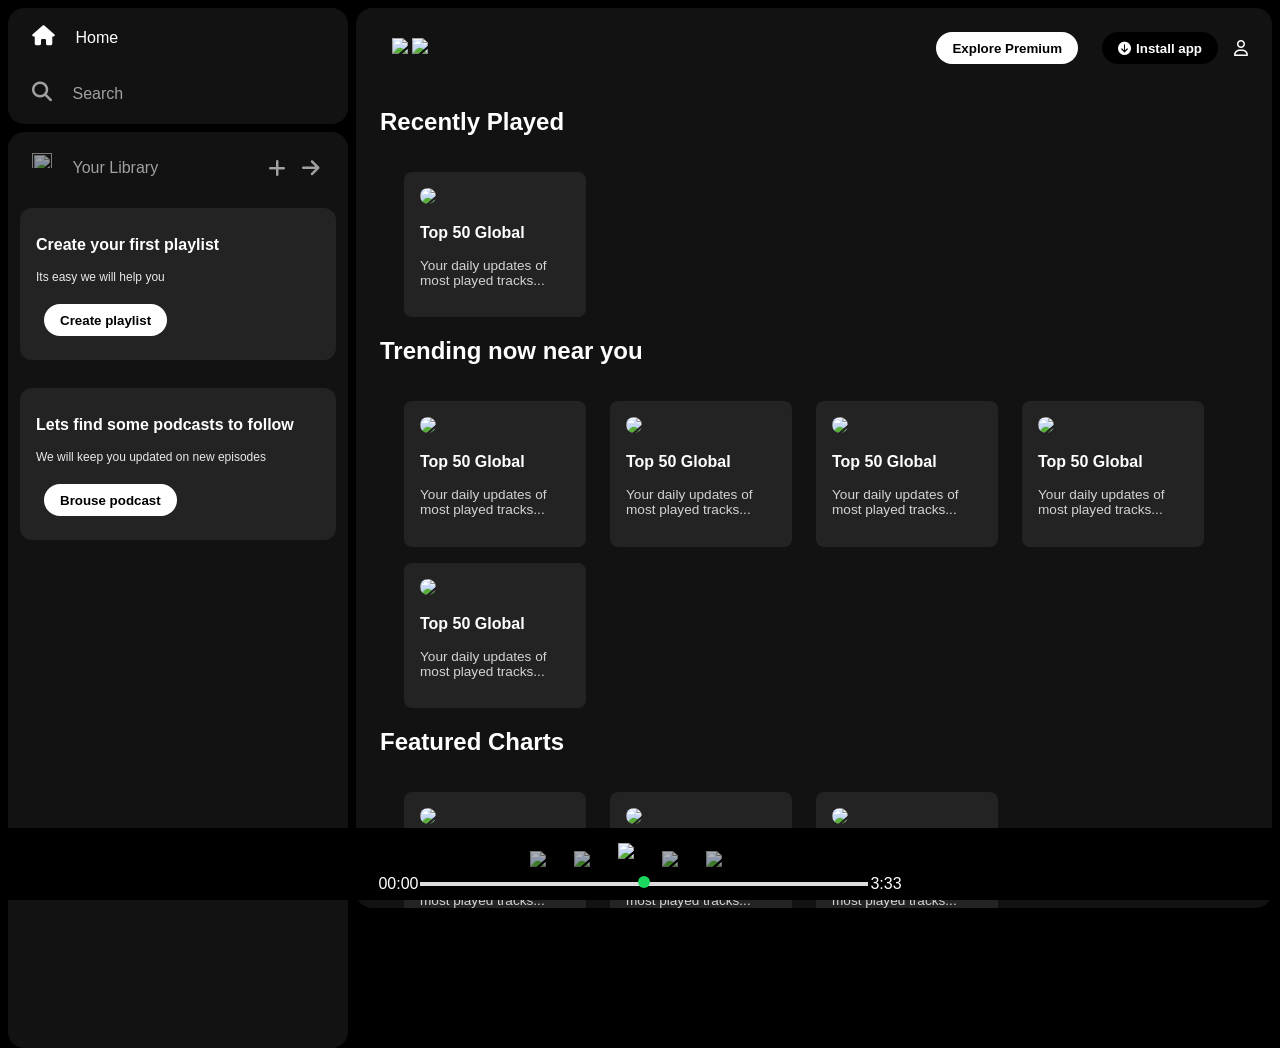
==== index.html @ a7e1a6d2 "Add files via upload" ====
<!DOCTYPE html>
<html lang="en">
<head>
    <meta charset="UTF-8">
    <meta name="viewport" content="width=device-width, initial-scale=1.0">
    <link rel="stylesheet" href="https://cdnjs.cloudflare.com/ajax/libs/font-awesome/6.4.0/css/all.min.css">
    <link rel="icon" href="assests/logo.png">
    <title>Spotify - Web Player: Music for everyone</title>
    <link rel="stylesheet" href="style.css">
    <link rel="preconnect" href="https://fonts.googleapis.com">
    <link rel="preconnect" href="https://fonts.gstatic.com" crossorigin>
    <link href="https://fonts.googleapis.com/css2?family=Montserrat:wght@300;400;500;700&display=swap" rel="stylesheet">

</head>
<body>
  <div class="main">
    <div class="sidebar">
         <div class="nav">
        <div class="nav-option" style="opacity: 1;">
          <i class="fa-solid fa-house"></i>
          <a href="#">Home</a>
        </div>
         <div class="nav-option">
          <i class="fa-solid fa-magnifying-glass"></i>
          <a href="#">Search</a>
        </div>
       </div>
       <div class="library">
        <div class="options">
            <div class="lib-option nav-option">
          <img src="assests/library_icon.png">
          <a href="#">Your Library</a>
        </div>
        <div class="icons">
            <i class="fa-solid fa-plus"></i>
            <i class="fa-solid fa-arrow-right"></i>
        </div>
        </div>
        <div class="lib-box">
            <div class="box">
                <p class="box-p1">Create your first playlist</p>
                 <p class="box-p2">Its easy we will help you</p>
                 <button class="badge">Create playlist</button>
            </div>
            <div class="box">
                <p class="box-p1">Lets find some podcasts to follow</p>
                 <p class="box-p2">We will keep you updated on new episodes</p>
                 <button class="badge">Brouse podcast</button>
            </div>
        </div>
       </div>
    </div>
  
      <div class="main-content">
        <div class="sticky-nav">
            <div class="sticky-nav-icons">
              <img src="assests/backward_icon.png">
            <img src="assests/forward_icon.png" class="hide">
            </div>
             <div class="sticky-nav-options">
                <button class="badge nav-item hide">Explore Premium</button>
            <button class="badge nav-item dark-badge"><i class="fa-solid fa-circle-arrow-down" style="margin-right: 5px;"></i>Install app</button>
            <i class="fa-regular fa-user"></i>
             </div>
            
        </div>

            <h2>Recently Played</h2>
            <div class="cards-container">
                <div class="card">
                    <img src="assests/card1img.jpeg" class="card-img" >
                    <p class="card-title">Top 50 Global</p>
                    <p class="card-info">Your daily updates of most played tracks...</p>
                </div>
            </div>
       
            <h2>Trending now near you</h2>
            <div class="cards-container">
                <div class="card">
                    <img src="assests/card2img.jpeg" class="card-img" >
                    <p class="card-title">Top 50 Global</p>
                    <p class="card-info">Your daily updates of most played tracks...</p>
                </div>
            
                <div class="card">
                    <img src="assests/card3img.jpeg" class="card-img" >
                    <p class="card-title">Top 50 Global</p>
                    <p class="card-info">Your daily updates of most played tracks...</p>
                </div>
           
                 <div class="card">
                    <img src="assests/card4img.jpeg" class="card-img" >
                    <p class="card-title">Top 50 Global</p>
                    <p class="card-info">Your daily updates of most played tracks...</p>
                </div>

                <div class="card">
                    <img src="assests/card1img.jpeg" class="card-img" >
                    <p class="card-title">Top 50 Global</p>
                    <p class="card-info">Your daily updates of most played tracks...</p>
                </div>

                <div class="card">
                    <img src="assests/card2img.jpeg" class="card-img" >
                    <p class="card-title">Top 50 Global</p>
                    <p class="card-info">Your daily updates of most played tracks...</p>
                </div>
              </div>

              <h2>Featured Charts</h2>
            <div class="cards-container">
                <div class="card">
                    <img src="assests/card5img.jpeg" class="card-img" >
                    <p class="card-title">Top 50 Global</p>
                    <p class="card-info">Your daily updates of most played tracks...</p>
                </div>

                <div class="card">
                    <img src="assests/card6img.jpeg" class="card-img" >
                    <p class="card-title">Top 50 Global</p>
                    <p class="card-info">Your daily updates of most played tracks...</p>
                </div>

                <div class="card">
                    <img src="assests/card1img.jpeg" class="card-img" >
                    <p class="card-title">Top 50 Global</p>
                    <p class="card-info">Your daily updates of most played tracks...</p>
                </div>
            </div>
    </div>
    <div class="footer">
        <div class="line"></div>
    </div>
     </div>
    <div class="music-player">
        <div class="album"></div>
        <div class="player">
            <div class="player-control">
                <img src="assests/player_icon1.png" class="player-control-icon">
                <img src="assests/player_icon2.png" class="player-control-icon">
                <img src="assests/player_icon3.png" class="player-control-icon" style="opacity: 1; height: 2rem;">
                <img src="assests/player_icon4.png" class="player-control-icon">
                <img src="assests/player_icon5.png" class="player-control-icon">
            </div>
            <div class="playback-bar">
                <span class="curr-time">00:00</span>
                <input type="range" min="0" max="100" class="progress-bar">
                <span class="tot-time">3:33</span>
            </div>
        </div>
        <div class="controls"></div>
    </div>
     
  </div>
</body>
</html>
---- style.css ----
body{
    font-family: 'Monterrat', sans-serif;
    margin: 0;
    background-color: #000;
    color: #fff;
    overflow: hidden;
}

.main{
    display: flex;
    height: 100vh;
    padding: 0.5rem;
}

.sidebar{
    background-color: #000;
    width: 340px;
    border-radius: 1rem;
    margin-right:0.5rem ;
}

.main-content{
    background-color: #121212;
    flex: 1;
    border-radius: 1rem;
    overflow: auto;
    padding: 0 1.5rem  0 1.5rem;
}

.music-player{
    background-color: black;
    position: fixed;
    width: 100%;
    bottom: 0;
    height: 72px;
}

a{
    text-decoration: none;
    color: #fff;
}

.nav{
    background-color: #121212;
    border-radius: 1rem;
    display: flex;
    flex-direction: column;
    justify-content: center;
    height: 100px;
    padding: 0.5rem 0.75rem;
}

.nav-option{
   line-height: 2.5rem;
   opacity: 0.6;
   padding: 0.5rem 0.75rem;
}

.nav-option:hover{
    opacity: 1;
}

.nav-option i{
    font-size: 1.25rem;
}

.nav-option a{
    font-size: 1rem;
    margin-left: 1rem;
}

.library{
    background-color: #121212;
    border-radius: 1rem;
    margin-top: 0.5rem;
    padding: 0.5rem 0.75rem;
    height: 100%;
}

.options{
    display: flex;
    justify-content: space-between;
    align-items: center;
}

.lib-option img{
    height: 1.25rem;
    width: 1.25rem;
}

.icons{
    font-size: 1.25rem;
   
    display: flex;
}

.icons i{
    opacity: 0.6;
    margin-right: 1rem;
}

.icons i:hover{
    opacity: 1;
}

.box{
    background-color: #232323;
    height: 8rem;
    border-radius: 0.75rem;
    margin: 0.75rem 0 1.75rem 0;
    padding: 0.75rem 1rem;
}

.box-p1{
    font-size: 1rem;
    font-weight: 700;
}

.box-p2{
    font-size: 0.75rem;
    opacity: 0.9;
}

.badge{
    background-color: #fff;
    border: none;
    border-radius: 100px;
    padding: 0.25rem 1rem;
    font-weight: 700;
    margin: 0.5rem;
    height: 2rem;
    width: fit-content;
}

.dark-badge{
    background-color: #000;
    color: #fff;
}

.sticky-nav{
    position: sticky;
    top: 0;
    background-color: #121212;
    justify-content: space-between;
    display: flex;
    align-items: center;
    padding: 1rem 0 1rem 0;
    z-index: 10;
}

.sticky-nav-icons{
    margin-left: 0.75rem;
}

.sticky-nav-options{
    display: flex;
    justify-content: center;
    align-items: center;
}

.nav-item{
    margin-right: 1rem;
}

@media(max-width : 1000px){
    .hide{
        display: none;
    }
}

.card{
    background-color: #232323;
    width: 150px;
    border-radius: 0.5rem;
    padding: 1rem;
    margin-left: 1.5rem;
    margin-top: 1rem;
}


.cards-container{
   display:flex;
   flex-wrap: wrap;
}

.card-img{
    width: 100%;
     border-radius: 0.5rem;
}

.card-title{
    font-weight: 600;
}

.card-info{
    font-size: 0.85rem;
    opacity: 0.8;
}

.footer{
    height: 300px;
    display: flex;
    align-items: center;
    justify-content: center;
}

.line{
    width: 90%;
    height: 30%;
    border-top: 1px solid white;
    opacity: 0.4;
}

.music-player{
    display: flex;
    justify-content: space-between;
    align-items: center;
}

.album{
    width: 25%;
    background-color: pink;
}

.player{
    width: 50%;
    background-color:#000;
}

.controls{
    width: 25%;
    background-color: aquamarine;
}

.player-control{
    display: flex;
    justify-content: center;
    align-items: center;
    padding-top: 0.5rem;
}

.player-control-icon{
    height: 1rem;
    margin-right: 1.75rem;
    opacity: 0.7;
}

.player-control-icon:hover{
    opacity: 1;
}

.playback-bar{
    display: flex;
    justify-content: center;
    align-items:center ;
}

.progress-bar{
    width: 70%;
    appearance: none;
    background-color: transparent;
    cursor: pointer;
}

.progress-bar::-webkit-slider-runnable-track{
    background-color: #ddd;
    border: 100px;
    height: 0.2rem;
}

.progress-bar::-webkit-slider-thumb{
   appearance: none;
   height: 0.75rem;
   width:0.75rem;
   background-color: #1bd760;
   border-radius: 50%;
   margin-top: -6px;
}
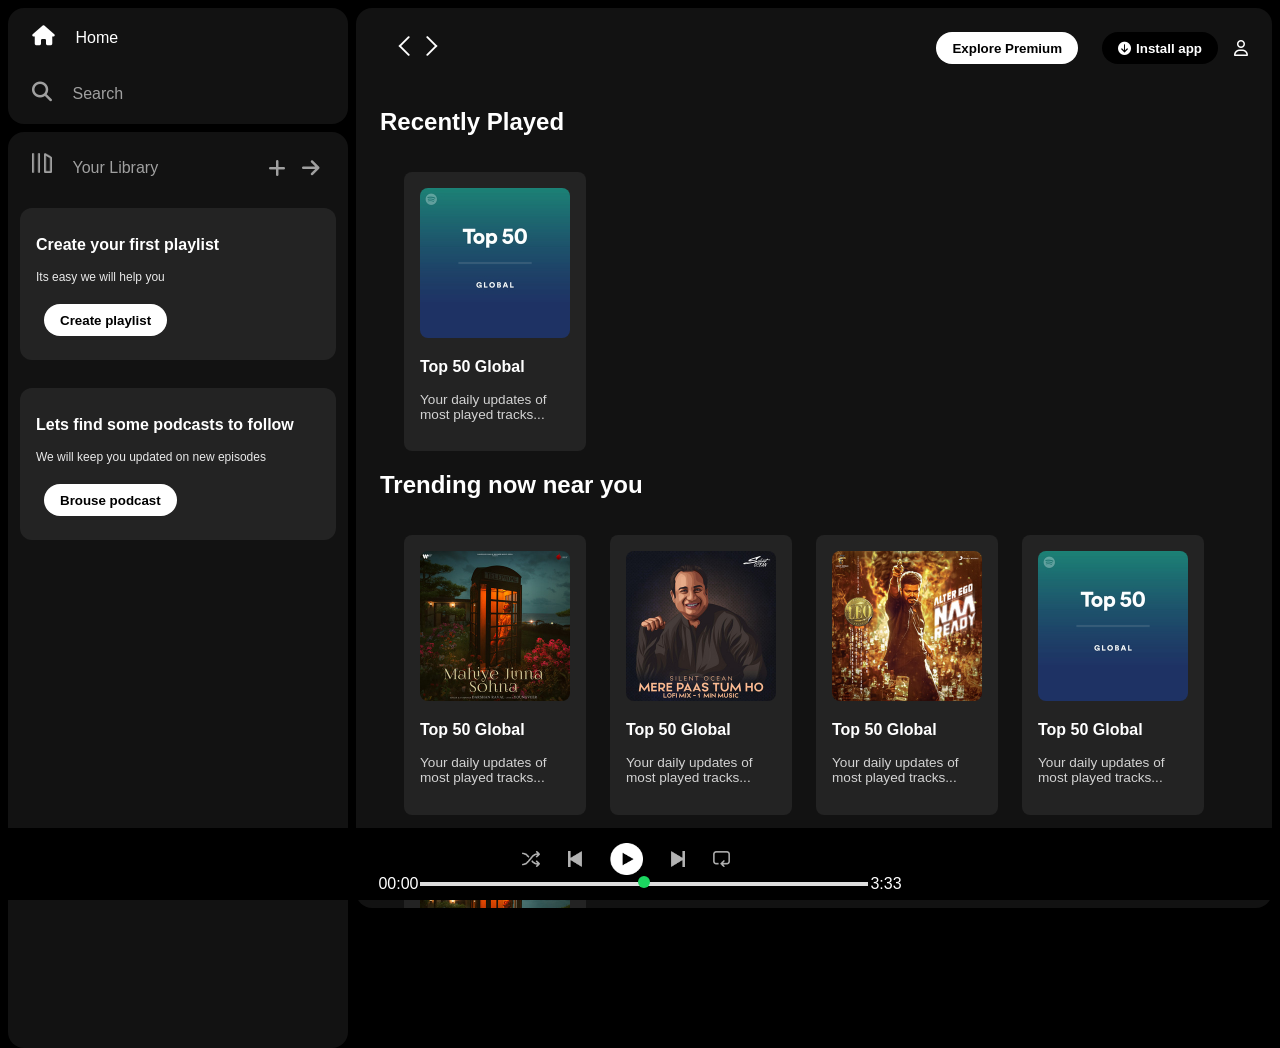
==== commit 982098f7: "Add files via upload" ====
--- a/index.html
+++ b/index.html
@@ -4,7 +4,7 @@
     <meta charset="UTF-8">
     <meta name="viewport" content="width=device-width, initial-scale=1.0">
     <link rel="stylesheet" href="https://cdnjs.cloudflare.com/ajax/libs/font-awesome/6.4.0/css/all.min.css">
-    <link rel="icon" href="assests/logo.png">
+    <link rel="icon" href="assets/logo.png">
     <title>Spotify - Web Player: Music for everyone</title>
     <link rel="stylesheet" href="style.css">
     <link rel="preconnect" href="https://fonts.googleapis.com">
@@ -28,7 +28,7 @@
        <div class="library">
         <div class="options">
             <div class="lib-option nav-option">
-          <img src="assests/library_icon.png">
+          <img src="assets/library_icon.png">
           <a href="#">Your Library</a>
         </div>
         <div class="icons">
@@ -54,8 +54,8 @@
       <div class="main-content">
         <div class="sticky-nav">
             <div class="sticky-nav-icons">
-              <img src="assests/backward_icon.png">
-            <img src="assests/forward_icon.png" class="hide">
+              <img src="assets/backward_icon.png">
+            <img src="assets/forward_icon.png" class="hide">
             </div>
              <div class="sticky-nav-options">
                 <button class="badge nav-item hide">Explore Premium</button>
@@ -68,7 +68,7 @@
             <h2>Recently Played</h2>
             <div class="cards-container">
                 <div class="card">
-                    <img src="assests/card1img.jpeg" class="card-img" >
+                    <img src="assets/card1img.jpeg" class="card-img" >
                     <p class="card-title">Top 50 Global</p>
                     <p class="card-info">Your daily updates of most played tracks...</p>
                 </div>
@@ -77,31 +77,31 @@
             <h2>Trending now near you</h2>
             <div class="cards-container">
                 <div class="card">
-                    <img src="assests/card2img.jpeg" class="card-img" >
+                    <img src="assets/card2img.jpeg" class="card-img" >
                     <p class="card-title">Top 50 Global</p>
                     <p class="card-info">Your daily updates of most played tracks...</p>
                 </div>
             
                 <div class="card">
-                    <img src="assests/card3img.jpeg" class="card-img" >
+                    <img src="assets/card3img.jpeg" class="card-img" >
                     <p class="card-title">Top 50 Global</p>
                     <p class="card-info">Your daily updates of most played tracks...</p>
                 </div>
            
                  <div class="card">
-                    <img src="assests/card4img.jpeg" class="card-img" >
+                    <img src="assets/card4img.jpeg" class="card-img" >
                     <p class="card-title">Top 50 Global</p>
                     <p class="card-info">Your daily updates of most played tracks...</p>
                 </div>
 
                 <div class="card">
-                    <img src="assests/card1img.jpeg" class="card-img" >
+                    <img src="assets/card1img.jpeg" class="card-img" >
                     <p class="card-title">Top 50 Global</p>
                     <p class="card-info">Your daily updates of most played tracks...</p>
                 </div>
 
                 <div class="card">
-                    <img src="assests/card2img.jpeg" class="card-img" >
+                    <img src="assets/card2img.jpeg" class="card-img" >
                     <p class="card-title">Top 50 Global</p>
                     <p class="card-info">Your daily updates of most played tracks...</p>
                 </div>
@@ -110,19 +110,19 @@
               <h2>Featured Charts</h2>
             <div class="cards-container">
                 <div class="card">
-                    <img src="assests/card5img.jpeg" class="card-img" >
+                    <img src="assets/card5img.jpeg" class="card-img" >
                     <p class="card-title">Top 50 Global</p>
                     <p class="card-info">Your daily updates of most played tracks...</p>
                 </div>
 
                 <div class="card">
-                    <img src="assests/card6img.jpeg" class="card-img" >
+                    <img src="assets/card6img.jpeg" class="card-img" >
                     <p class="card-title">Top 50 Global</p>
                     <p class="card-info">Your daily updates of most played tracks...</p>
                 </div>
 
                 <div class="card">
-                    <img src="assests/card1img.jpeg" class="card-img" >
+                    <img src="assets/card1img.jpeg" class="card-img" >
                     <p class="card-title">Top 50 Global</p>
                     <p class="card-info">Your daily updates of most played tracks...</p>
                 </div>
@@ -136,11 +136,11 @@
         <div class="album"></div>
         <div class="player">
             <div class="player-control">
-                <img src="assests/player_icon1.png" class="player-control-icon">
-                <img src="assests/player_icon2.png" class="player-control-icon">
-                <img src="assests/player_icon3.png" class="player-control-icon" style="opacity: 1; height: 2rem;">
-                <img src="assests/player_icon4.png" class="player-control-icon">
-                <img src="assests/player_icon5.png" class="player-control-icon">
+                <img src="assets/player_icon1.png" class="player-control-icon">
+                <img src="assets/player_icon2.png" class="player-control-icon">
+                <img src="assets/player_icon3.png" class="player-control-icon" style="opacity: 1; height: 2rem;">
+                <img src="assets/player_icon4.png" class="player-control-icon">
+                <img src="assets/player_icon5.png" class="player-control-icon">
             </div>
             <div class="playback-bar">
                 <span class="curr-time">00:00</span>
